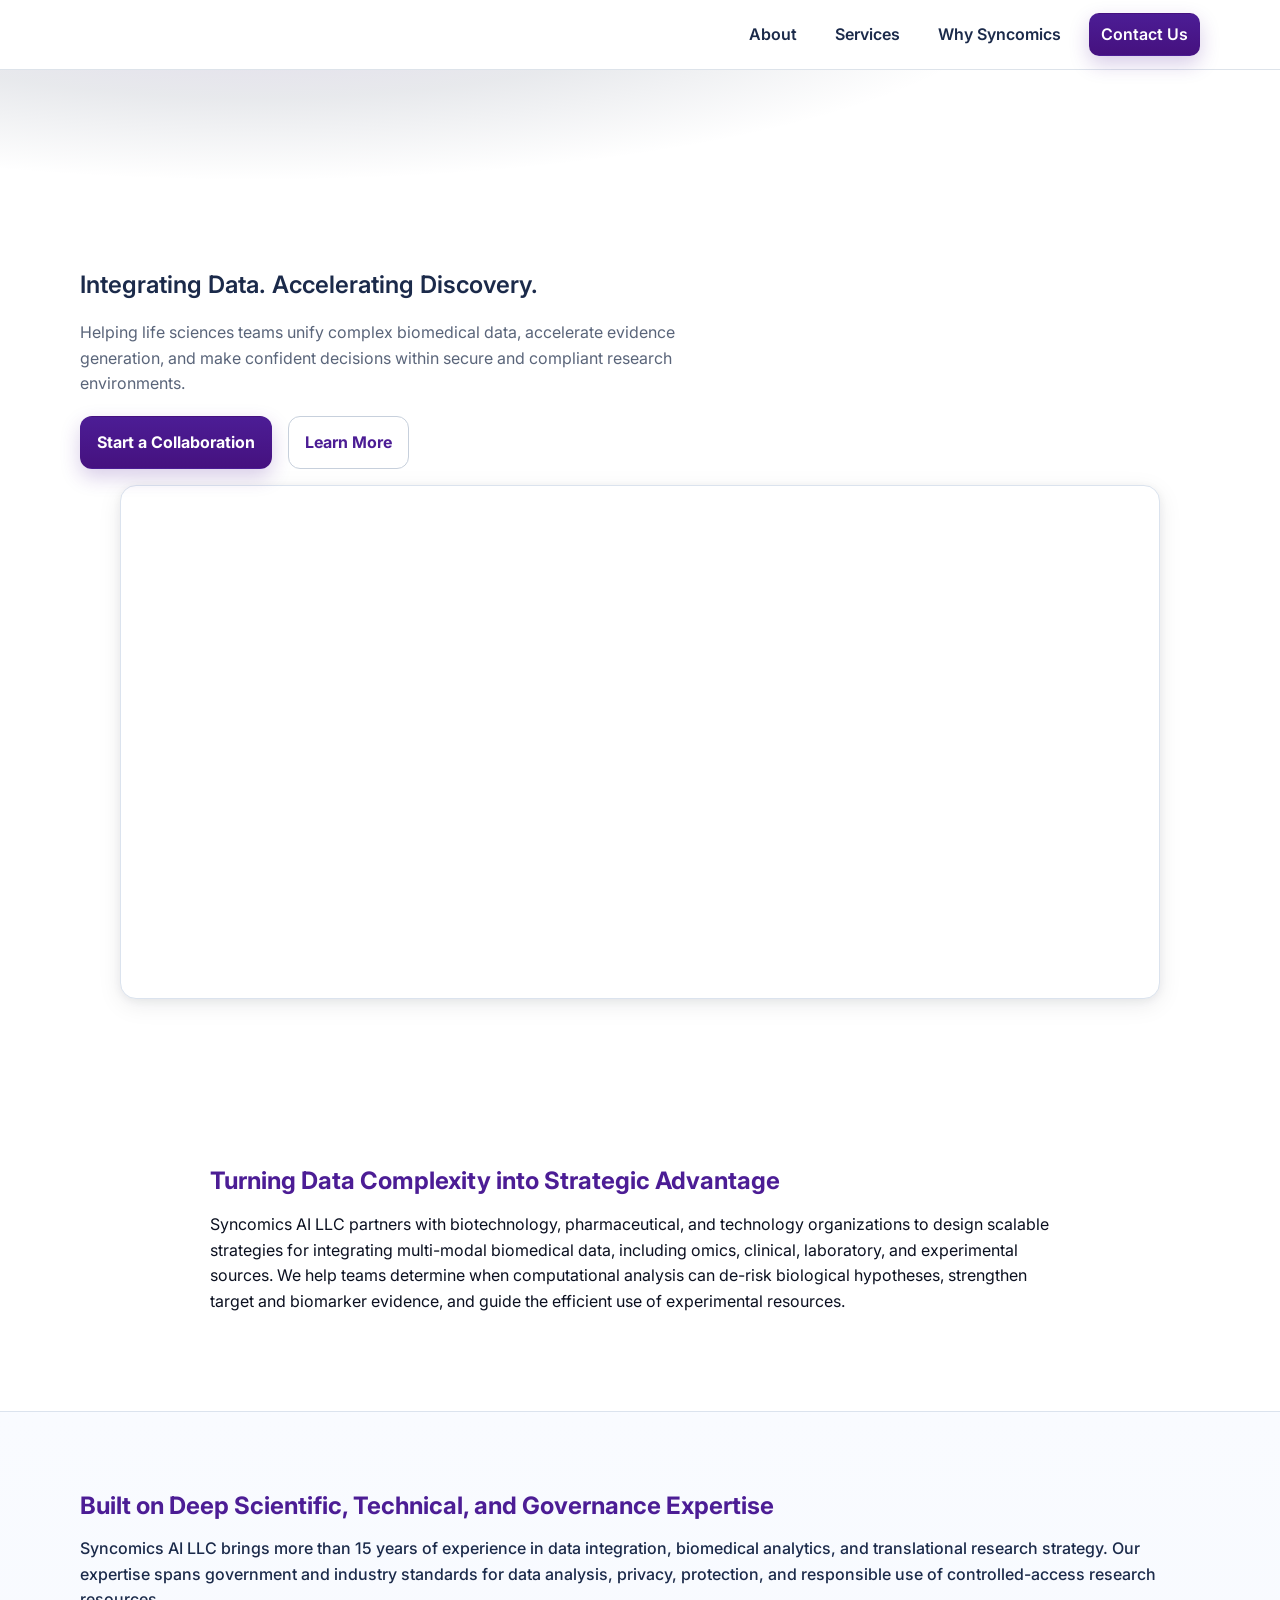
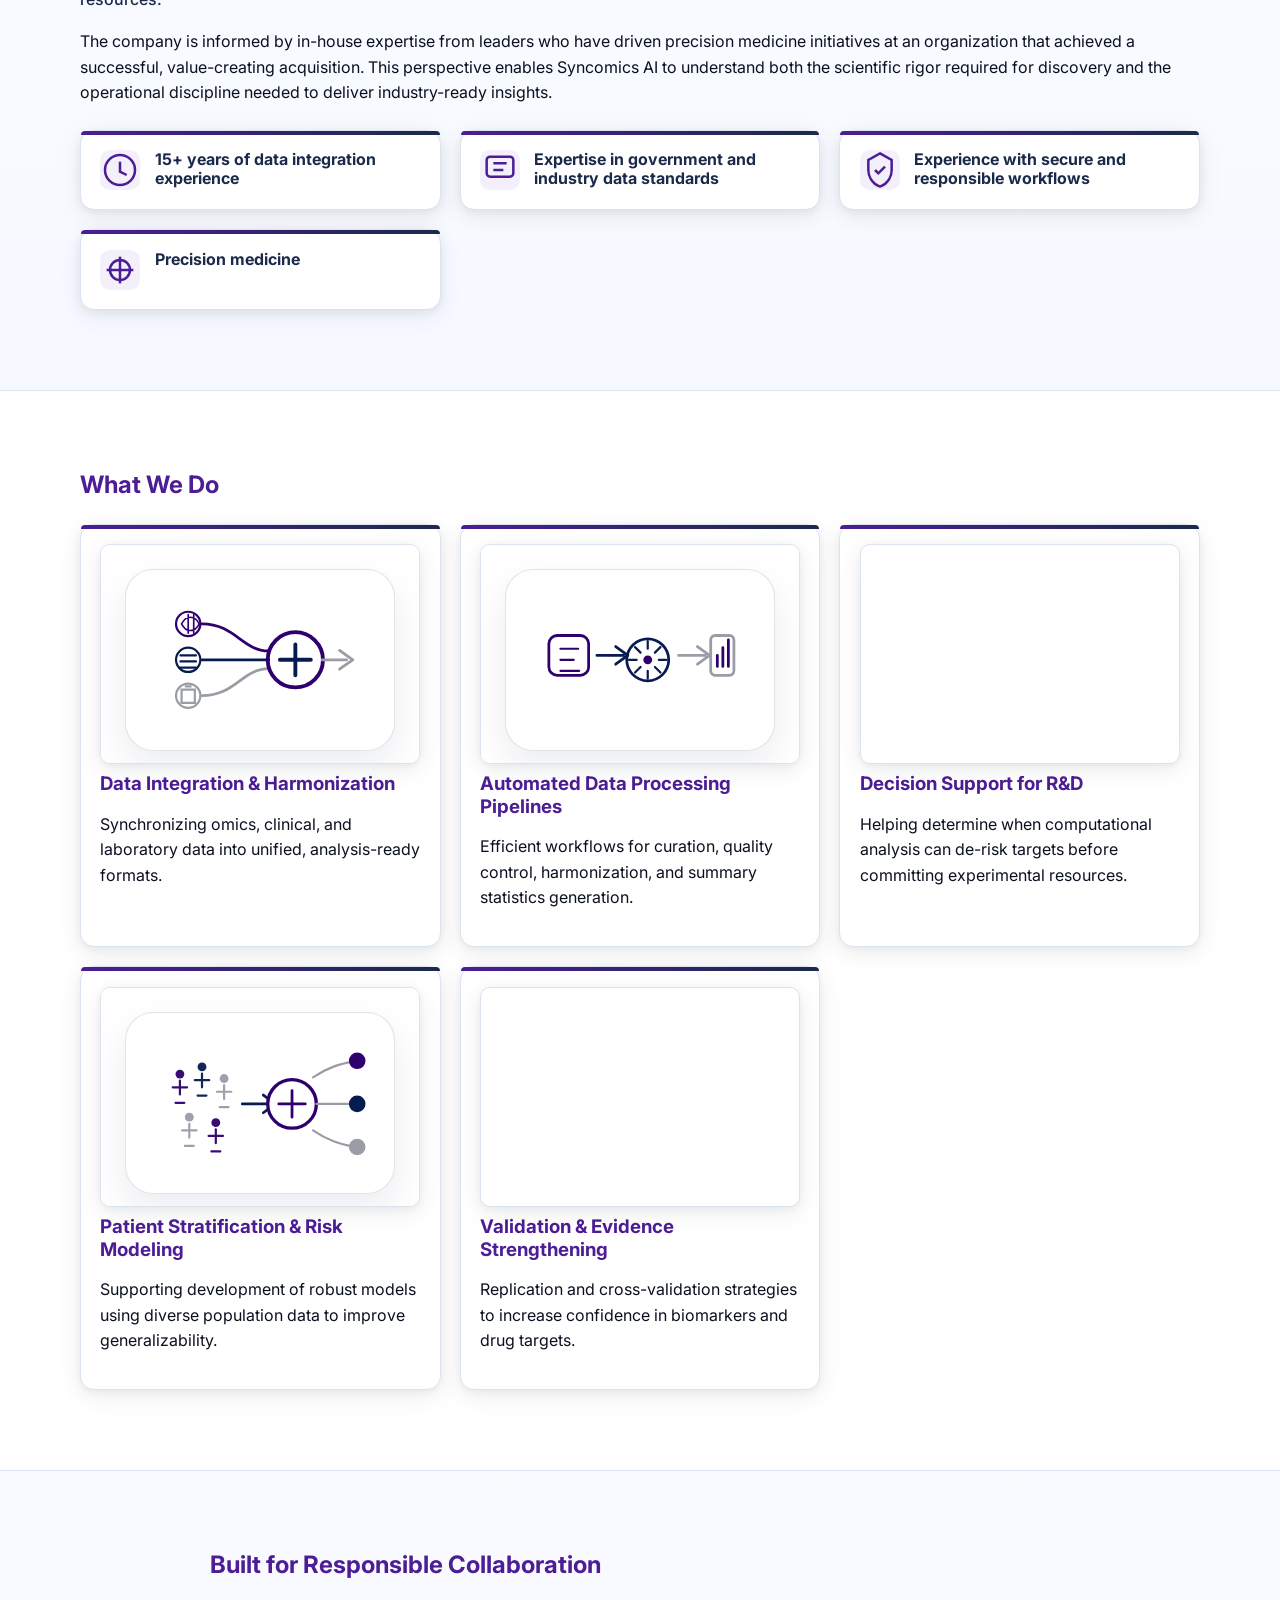
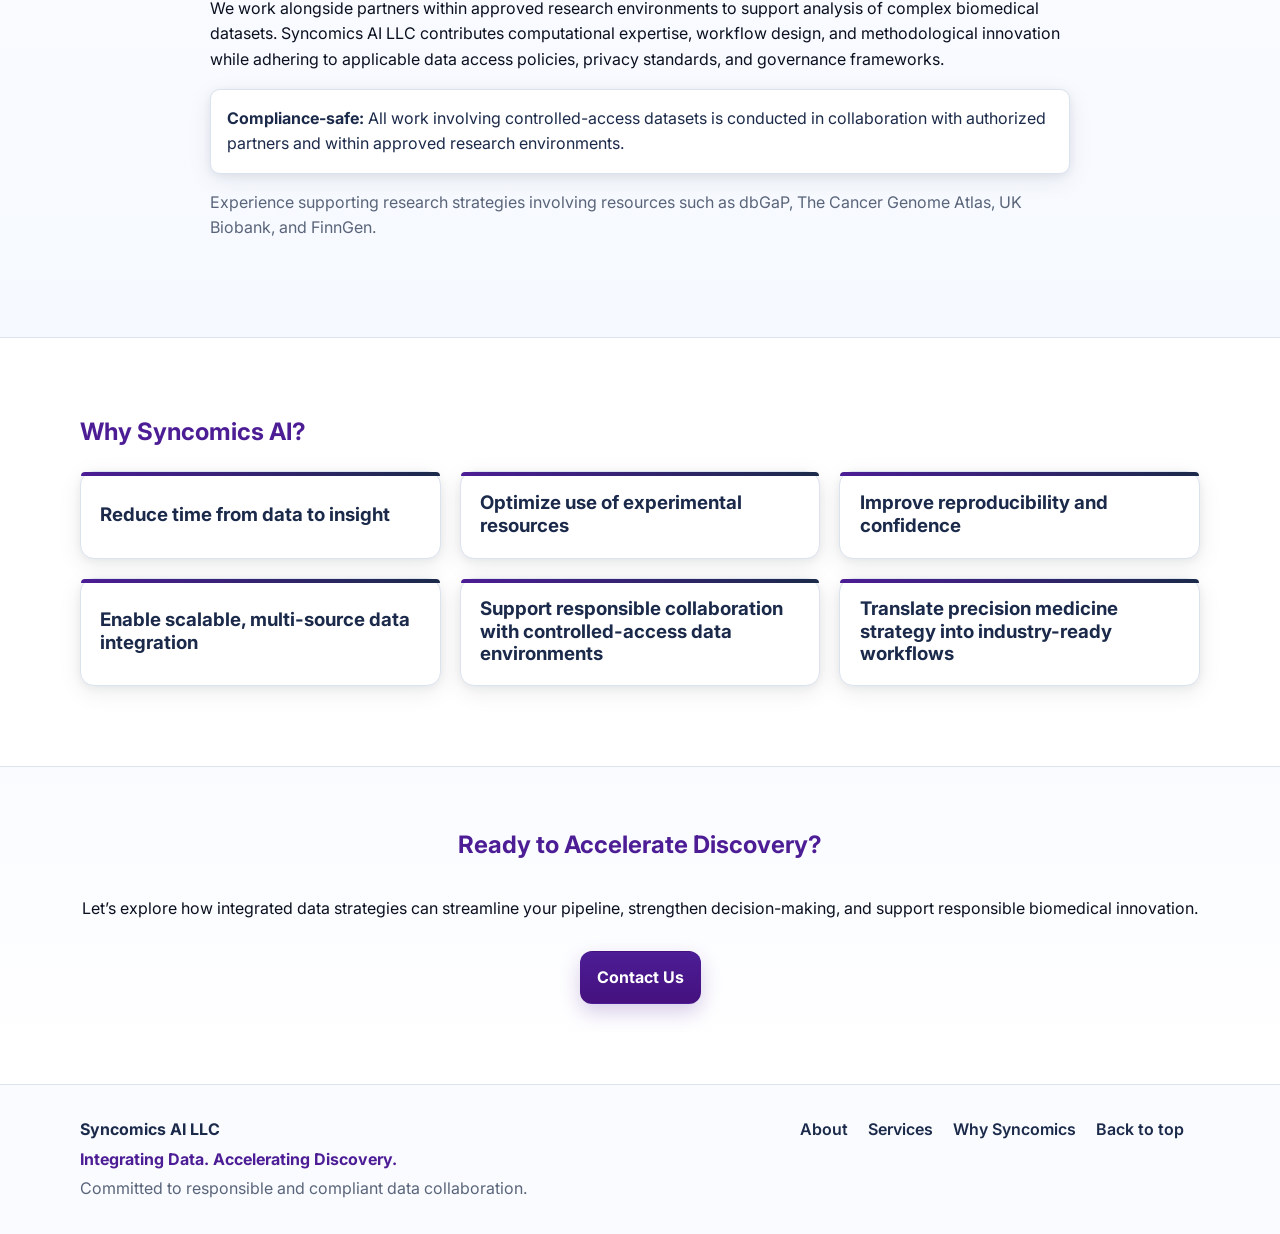
==== index.html @ a5cb4aab "Add initial HTML structure and CSS styles for Syncomics AI LLC website - Created index.html with sec" ====
<!doctype html>
<html lang="en">
<head>
  <meta charset="utf-8" />
  <meta name="viewport" content="width=device-width, initial-scale=1" />
  <title>Syncomics AI LLC — Integrating Data. Accelerating Discovery.</title>
  <meta name="description" content="Syncomics AI LLC helps life sciences teams unify complex biomedical data, accelerate evidence generation, and make confident decisions within secure and compliant research environments." />
  <link rel="preconnect" href="https://fonts.googleapis.com">
  <link rel="preconnect" href="https://fonts.gstatic.com" crossorigin>
  <link href="https://fonts.googleapis.com/css2?family=Inter:wght@300;400;500;600;700&display=swap" rel="stylesheet">
  <link rel="stylesheet" href="styles.css" />
  <link rel="icon" href="assets/brand-logo.png" type="image/png" />
  <link rel="icon" href="assets/logo.svg" type="image/svg+xml" />
</head>
<body>
  <header class="site-header" aria-label="Site header">
    <div class="container header-inner">
      <a class="brand" href="#hero" aria-label="Syncomics AI LLC home">
        <span class="brand-embed">
          <object class="logo-embed header" type="text/html" data="file:///C:/Users/cdm46/OneDrive/Documents/Syncomics_website/assets/syncomics_logo_cropped_embed.html" aria-label="Company logo"></object>
        </span>
      </a>
      <nav class="site-nav" aria-label="Primary">
        <a href="#about">About</a>
        <a href="#services">Services</a>
        <a href="#why">Why Syncomics</a>
        <a class="btn btn-primary btn-sm" href="mailto:candace.middlebrooks@syncomics.com" aria-label="Contact Syncomics AI via email">Contact Us</a>
      </nav>
    </div>
  </header>

  <main id="main-content">
    <!-- Hero -->
    <section id="hero" class="section hero" aria-labelledby="hero-heading">
      <div class="container hero-inner">
        <div class="hero-copy">
          <h1 id="hero-heading" class="display logo-heading">
            <object class="logo-embed hero" type="text/html" data="file:///C:/Users/cdm46/OneDrive/Documents/Syncomics_website/assets/syncomics_logo_no_whitespace_embed.html" aria-label="Company logo"></object>
          </h1>
          <p class="tagline">Integrating Data. Accelerating Discovery.</p>
          <p class="subheading">Helping life sciences teams unify complex biomedical data, accelerate evidence generation, and make confident decisions within secure and compliant research environments.</p>
          <div class="cta-group">
            <a class="btn btn-primary" href="mailto:candace.middlebrooks@syncomics.com" aria-label="Start a collaboration via email">Start a Collaboration</a>
            <a class="btn btn-ghost" href="#about">Learn More</a>
          </div>
          <figure class="media-frame hero-figure" aria-label="omics integration and unified insight">
            <object class="integration-object" type="text/html" data="file:///C:/Users/cdm46/OneDrive/Documents/Syncomics_website/assets/syncomics_omics_integration_no_whitespace_embed.html" aria-label="Omics integration visual"></object>
          </figure>
        </div>
      </div>
      <div class="hero-glow" aria-hidden="true"></div>
    </section>

    <!-- About / Value -->
    <section id="about" class="section section-padded" aria-labelledby="about-heading">
      <div class="container narrow">
        <h2 id="about-heading">Turning Data Complexity into Strategic Advantage</h2>
        <p>
          Syncomics AI LLC partners with biotechnology, pharmaceutical, and technology organizations to design scalable strategies for integrating multi-modal biomedical data, including omics, clinical, laboratory, and experimental sources. We help teams determine when computational analysis can de-risk biological hypotheses, strengthen target and biomarker evidence, and guide the efficient use of experimental resources.
        </p>
      </div>
    </section>


    <!-- Expertise -->
    <section id="expertise" class="section section-muted" aria-labelledby="expertise-heading">
      <div class="container">
        <h2 id="expertise-heading">Built on Deep Scientific, Technical, and Governance Expertise</h2>
        <p class="lead">
          Syncomics AI LLC brings more than 15 years of experience in data integration, biomedical analytics, and translational research strategy. Our expertise spans government and industry standards for data analysis, privacy, protection, and responsible use of controlled-access research resources.
        </p>
        <p>
          The company is informed by in-house expertise from leaders who have driven precision medicine initiatives at an organization that achieved a successful, value-creating acquisition. This perspective enables Syncomics AI to understand both the scientific rigor required for discovery and the operational discipline needed to deliver industry-ready insights.
        </p>
        <div class="card-grid features">
          <article class="card feature">
            <div class="icon" aria-hidden="true"><!-- clock/network icon -->
              <svg viewBox="0 0 24 24" fill="none" stroke="currentColor" stroke-width="1.5" aria-hidden="true"><circle cx="12" cy="12" r="9"/><path d="M12 7v6l4 2"/></svg>
            </div>
            <h3>15+ years of data integration experience</h3>
          </article>
          <article class="card feature">
            <div class="icon" aria-hidden="true">
              <svg viewBox="0 0 24 24" fill="none" stroke="currentColor" stroke-width="1.5" aria-hidden="true"><rect x="4" y="4" width="16" height="12" rx="2"/><path d="M8 8h8M8 12h6"/></svg>
            </div>
            <h3>Expertise in government and industry data standards</h3>
          </article>
          <article class="card feature">
            <div class="icon" aria-hidden="true">
              <svg viewBox="0 0 24 24" fill="none" stroke="currentColor" stroke-width="1.5" aria-hidden="true"><path d="M12 2l7 4v6c0 5-3.5 9-7 10-3.5-1-7-5-7-10V6l7-4z"/><path d="M9 12l2 2 4-4"/></svg>
            </div>
            <h3>Experience with secure and responsible workflows</h3>
          </article>
          <article class="card feature">
            <div class="icon" aria-hidden="true">
              <svg viewBox="0 0 24 24" fill="none" stroke="currentColor" stroke-width="1.5" aria-hidden="true"><path d="M4 12h16"/><path d="M12 4v16"/><circle cx="12" cy="12" r="6"/></svg>
            </div>
            <h3>Precision medicine</h3>
          </article>
        </div>
      </div>
    </section>

    <!-- Services -->
    <section id="services" class="section section-padded" aria-labelledby="services-heading">
      <div class="container">
        <h2 id="services-heading">What We Do</h2>
        <div class="card-grid services">
          <article class="card service">
            <object class="service-embed" type="text/html" data="assets/01_data_integration_harmonization.html" aria-label="Network nodes combining into unified dataset"></object>
            <h3>Data Integration &amp; Harmonization</h3>
            <p>Synchronizing omics, clinical, and laboratory data into unified, analysis-ready formats.</p>
          </article>
          <article class="card service">
            <object class="service-embed" type="text/html" data="assets/02_automated_processing_pipelines.html" aria-label="Automated pipeline blocks connected by flows"></object>
            <h3>Automated Data Processing Pipelines</h3>
            <p>Efficient workflows for curation, quality control, harmonization, and summary statistics generation.</p>
          </article>
          <article class="card service">
            <object class="service-embed" type="text/html" data="file:///C:/Users/cdm46/OneDrive/Documents/Syncomics_website/assets/syncomics_derisk_targets_embed.html" aria-label="Decision tree linking analyses to outcomes"></object>
            <h3>Decision Support for R&amp;D</h3>
            <p>Helping determine when computational analysis can de-risk targets before committing experimental resources.</p>
          </article>
          <article class="card service">
            <object class="service-embed" type="text/html" data="assets/04_patient_stratification_risk_modeling.html" aria-label="Cohorts segmented into clusters"></object>
            <h3>Patient Stratification &amp; Risk Modeling</h3>
            <p>Supporting development of robust models using diverse population data to improve generalizability.</p>
          </article>
          <article class="card service">
            <object class="service-embed" type="text/html" data="file:///C:/Users/cdm46/OneDrive/Documents/Syncomics_website/assets/syncomics_validation_evidence_embed.html" aria-label="Validation checkmark over chart"></object>
            <h3>Validation &amp; Evidence Strengthening</h3>
            <p>Replication and cross-validation strategies to increase confidence in biomarkers and drug targets.</p>
          </article>
        </div>
      </div>
    </section>

    <!-- Responsible Collaboration -->
    <section id="collaboration" class="section section-muted" aria-labelledby="collab-heading">
      <div class="container narrow">
        <h2 id="collab-heading">Built for Responsible Collaboration</h2>
        <p>
          We work alongside partners within approved research environments to support analysis of complex biomedical datasets. Syncomics AI LLC contributes computational expertise, workflow design, and methodological innovation while adhering to applicable data access policies, privacy standards, and governance frameworks.
        </p>
        <aside class="note" role="note" aria-label="Compliance note">
          <strong>Compliance-safe:</strong> All work involving controlled-access datasets is conducted in collaboration with authorized partners and within approved research environments.
        </aside>
        <p class="muted">Experience supporting research strategies involving resources such as dbGaP, The Cancer Genome Atlas, UK Biobank, and FinnGen.</p>
      </div>
    </section>

    <!-- Why Syncomics -->
    <section id="why" class="section section-padded" aria-labelledby="why-heading">
      <div class="container">
        <h2 id="why-heading">Why Syncomics AI?</h2>
        <div class="card-grid why">
          <article class="card point"><h3>Reduce time from data to insight</h3></article>
          <article class="card point"><h3>Optimize use of experimental resources</h3></article>
          <article class="card point"><h3>Improve reproducibility and confidence</h3></article>
          <article class="card point"><h3>Enable scalable, multi-source data integration</h3></article>
          <article class="card point"><h3>Support responsible collaboration with controlled-access data environments</h3></article>
          <article class="card point"><h3>Translate precision medicine strategy into industry-ready workflows</h3></article>
        </div>
      </div>
    </section>

    <!-- Final CTA -->
    <section id="cta" class="section cta" aria-labelledby="cta-heading">
      <div class="container cta-inner">
        <h2 id="cta-heading">Ready to Accelerate Discovery?</h2>
        <p>Let’s explore how integrated data strategies can streamline your pipeline, strengthen decision-making, and support responsible biomedical innovation.</p>
        <a class="btn btn-primary" href="mailto:candace.middlebrooks@syncomics.com" aria-label="Contact Syncomics AI via email">Contact Us</a>
      </div>
    </section>
  </main>

  <footer class="site-footer" aria-label="Footer">
    <div class="container footer-inner">
      <div class="footer-brand">
        <strong>Syncomics AI LLC</strong>
        <span class="footline">Integrating Data. Accelerating Discovery.</span>
        <span class="footnote">Committed to responsible and compliant data collaboration.</span>
      </div>
      <div class="footer-nav">
        <a href="#about">About</a>
        <a href="#services">Services</a>
        <a href="#why">Why Syncomics</a>
        <a href="#hero">Back to top</a>
      </div>
    </div>
  </footer>

  <script>
    // Enhance reduced-motion preference by disabling smooth scroll if requested
    (function(){
      const prefersReduced = window.matchMedia('(prefers-reduced-motion: reduce)');
      if (prefersReduced.matches) {
        document.documentElement.style.scrollBehavior = 'auto';
      }
    })();

    // Using only embedded logo iframes; no fallbacks to toggle
    // Detect when the omics integration object loads and hide the image fallback
    (function(){
      const obj = document.querySelector('.integration-object');
      if(!obj) return;
      try{ obj.addEventListener('load', function(){
        try{
          const doc = obj.contentDocument || obj.contentWindow?.document;
          const h = doc?.body?.scrollHeight || 0;
          if(h > 40){ document.documentElement.classList.add('integration-object-loaded'); }
        }catch(e){}
      }, { once:true }); }catch(e){}
    })();
  </script>
</body>
</html>
---- styles.css ----
/* Syncomics AI LLC — Minimalist biotech + AI aesthetic */
:root{
  --bg: #ffffff;
  --text: #0b1020;
  --muted: #5a657a;
  --purple-900: #3a0f6e; /* deep */
  --purple-800: #45117f;
  --purple-700: #4c1d95; /* main headings */
  --navy-800: #142239;
  --navy-700: #1b2a4a; /* accent */
  --silver-200: #e8edf3;
  --silver-300: #dbe3ee;
  --silver-400: #c7d0dc; /* borders */
  --card-bg: #ffffff;
  --shadow: 0 6px 24px rgba(17, 23, 39, 0.08), 0 2px 8px rgba(17, 23, 39, 0.06);
  --radius: 14px;
}

*{ box-sizing: border-box; }

html{ scroll-behavior: smooth; }

body{
  margin: 0;
  font-family: 'Inter', system-ui, -apple-system, Segoe UI, Roboto, Helvetica, Arial, 'Apple Color Emoji','Segoe UI Emoji';
  background: var(--bg);
  color: var(--text);
  line-height: 1.6;
  -webkit-font-smoothing: antialiased;
  -moz-osx-font-smoothing: grayscale;
}

.container{
  width: min(1120px, 92%);
  margin: 0 auto;
}

.narrow{ width: min(860px, 92%); }

h1,h2,h3{ color: var(--purple-700); line-height: 1.2; margin: 0 0 .5rem 0; }
.display{ font-size: clamp(2.2rem, 4.5vw + 1rem, 4rem); font-weight: 800; letter-spacing: -0.02em; }
.tagline{ font-size: clamp(1.15rem, 1.6vw + .6rem, 1.5rem); color: var(--navy-700); font-weight: 600; margin: .4rem 0 .8rem; }
.subheading{ color: var(--muted); max-width: 62ch; }
.lead{ color: var(--navy-700); font-weight: 500; }
.muted{ color: var(--muted); }

.section{ position: relative; }
.section-padded{ padding: 5rem 0; }
.section-muted{ padding: 5rem 0; background: linear-gradient(180deg, #f9fbff 0%, #f6f9ff 100%); border-top: 1px solid var(--silver-300); border-bottom: 1px solid var(--silver-300); }

/* Header */
.site-header{ position: sticky; top: 0; z-index: 50; background: rgba(255,255,255,0.86); backdrop-filter: saturate(180%) blur(10px); border-bottom: 1px solid rgba(199, 208, 220, 0.6); }
.header-inner{ display: flex; align-items: center; justify-content: space-between; padding: .8rem 0; }
.brand{ display: inline-flex; align-items: center; gap: .6rem; text-decoration: none; }
.brand-logo{ display:block; height: 42px; width: auto; }
.brand-embed{ position: relative; display: inline-flex; align-items: center; }
.logo-embed{ display:block; border:0; background: transparent; }
.logo-embed.header{ height: 42px; width: auto; aspect-ratio: auto; }
.logo-embed.hero{ width: auto; max-width: min(100%, 780px); height: clamp(110px, 10vw + 70px, 170px); border: 0; display: block; margin: 0; box-sizing: border-box; }
/* Hide fallback images only when the corresponding embed is confirmed loaded */
.header-embed-loaded .brand-logo{ display:none; }
.hero-embed-loaded .logo-heading .logo-img{ display:none; }
.logo-embed.hidden{ display:none !important; }
.site-nav{ display: flex; align-items: center; gap: 1rem; }
.site-nav a{ color: var(--navy-700); text-decoration: none; font-weight: 600; padding: .5rem .7rem; border-radius: 10px; }
.site-nav a:hover{ color: var(--purple-700); background: #f1f4fb; }
/* Ensure header CTA text stays white */
.site-nav .btn-primary, .site-nav .btn-primary:hover, .site-nav .btn-primary:focus{ color: #ffffff; background: linear-gradient(180deg, var(--purple-700), var(--purple-800)); }

/* Hero */
.hero{ padding: 1.6rem 0 4.5rem; overflow: hidden; }
.hero-inner{ display: grid; grid-template-columns: 1fr; gap: 1rem; align-items: start; }
.hero-copy .cta-group{ display: flex; gap: 1rem; margin-top: 1.2rem; flex-wrap: wrap; }
.hero-visual{ display:none; }
.hero-svg{ display:none; }
.hero-glow{ position: absolute; inset: -20% -10% auto -10%; height: 460px; background: radial-gradient(70% 60% at 25% 25%, rgba(76,29,149,.18), rgba(27,42,74,.10) 42%, rgba(255,255,255,0) 72%); pointer-events: none; }

/* Cards & grids */
.card-grid{ display: grid; gap: 1.2rem; grid-template-columns: repeat(3, 1fr); margin-top: 1.5rem; }
.card{ background: var(--card-bg); border: 1px solid var(--silver-300); border-radius: var(--radius); box-shadow: var(--shadow); padding: 1.2rem 1.2rem; position: relative; }
.card::before{ content: ""; position: absolute; inset: 0 0 auto 0; height: 4px; background: linear-gradient(90deg, var(--purple-700), var(--navy-700)); border-top-left-radius: var(--radius); border-top-right-radius: var(--radius); }
.features .feature{ display: grid; grid-template-columns: 40px 1fr; align-items: start; gap: .9rem; }
.features .icon{ width: 40px; height: 40px; color: var(--purple-700); background: #f3f0fb; border-radius: 10px; display: grid; place-items: center; }
.features h3{ margin: 0; font-size: 1rem; color: var(--navy-700); }
.services{ grid-template-columns: repeat(3, 1fr); }
.service h3{ margin-bottom: .4rem; }
.service-visual{ width: 100%; height: auto; display: block; border-radius: 10px; border: 1px solid var(--silver-300); margin-bottom: .6rem; box-shadow: var(--shadow); background: #fff; }

/* Hero logo sized to match heading text */
.logo-heading{ line-height: 1.05; margin: 0 0 0.000005in 0; }
.logo-heading .logo-img{ width: min(100%, 520px); height: auto; display: block; }
.tagline{ margin-top: 0; }
.hero-figure{ margin-top: 1rem; }
/* Embedded omics integration visual */
.integration-object{ display:block; width:100%; height: clamp(320px, 40vw, 520px); border:0; background: transparent; overflow: hidden; }
/* No iframe embed for integration image after revert */
.point{ display: flex; align-items: center; min-height: 88px; }
.point h3{ margin: 0; color: var(--navy-700); font-weight: 700; }

/* Buttons */
.btn{ display: inline-flex; align-items: center; justify-content: center; gap: .5rem; text-decoration: none; font-weight: 700; border-radius: 12px; padding: .8rem 1rem; transition: transform .06s ease, background .2s ease, color .2s ease, box-shadow .2s ease; border: 1px solid transparent; }
.btn-sm{ padding: .5rem .75rem; font-weight: 700; }
.btn-primary{ background: linear-gradient(180deg, var(--purple-700), var(--purple-800)); color: #fff; box-shadow: 0 8px 20px rgba(76,29,149,.22); }
.btn-primary:hover{ transform: translateY(-1px); box-shadow: 0 12px 26px rgba(76,29,149,.3); }
.btn-ghost{ background: #ffffff; color: var(--purple-700); border-color: var(--silver-400); }
.btn-ghost:hover{ background: #f7f9ff; color: var(--purple-800); border-color: var(--purple-700); }

/* CTA */
.cta{ background: linear-gradient(180deg, #f9fbff 0%, #ffffff 100%); padding: 4rem 0 5rem; border-top: 1px solid var(--silver-300); }
.cta-inner{ display: grid; place-items: center; text-align: center; gap: .8rem; }

/* Media frame for overview figure */
.media-frame{ border: 1px solid var(--silver-300); border-radius: 16px; overflow: hidden; box-shadow: var(--shadow); background: #fff; }
.media-frame img{ display: block; width: 100%; height: auto; }

/* Note */
.note{ background: #ffffff; border-left: 4px solid var(--purple-700); border-radius: 10px; padding: 1rem 1rem; box-shadow: var(--shadow); border: 1px solid var(--silver-300); margin: 1rem 0; color: var(--navy-700); }

/* Footer */
.site-footer{ border-top: 1px solid var(--silver-300); background: #f9fbff; padding: 2rem 0; }
.footer-inner{ display: flex; align-items: flex-start; justify-content: space-between; gap: 1rem; flex-wrap: wrap; }
.footer-brand{ display: grid; gap: .25rem; color: var(--navy-700); }
.footline{ color: var(--purple-700); font-weight: 700; }
.footnote{ color: var(--muted); }
.footer-nav a{ color: var(--navy-700); text-decoration: none; font-weight: 600; margin-right: 1rem; }
.footer-nav a:hover{ color: var(--purple-700); }

/* Accessibility helpers */
@media (prefers-reduced-motion: reduce){
  *{ transition: none !important; animation: none !important; }
}

/* Responsive */
@media (max-width: 1000px){
  .hero-inner{ grid-template-columns: 1fr; }
  .hero-visual{ order: -1; min-height: 260px; }
  .card-grid{ grid-template-columns: repeat(2, 1fr); }
  .services{ grid-template-columns: repeat(2, 1fr); }
}

  .service-embed{ display:block; width: 100%; height: 220px; border: 1px solid var(--silver-300); border-radius: 10px; box-shadow: var(--shadow); background: #fff; margin-bottom: .6rem; }
  .service-embed{ will-change: transform; animation: svc-float 9s ease-in-out infinite alternate; transform-origin: center; }
  .service-embed:hover{ animation-duration: 6s; }
  @keyframes svc-float{ 0%{ transform: translateY(0) } 100%{ transform: translateY(-6px) } }
  @media (prefers-reduced-motion: reduce){ .service-embed{ animation: none } }
@media (max-width: 640px){
  .site-nav a:not(.btn){ display: none; }
  .card-grid{ grid-template-columns: 1fr; }
  .services{ grid-template-columns: 1fr; }
  .section-padded, .section-muted{ padding: 3.5rem 0; }
}
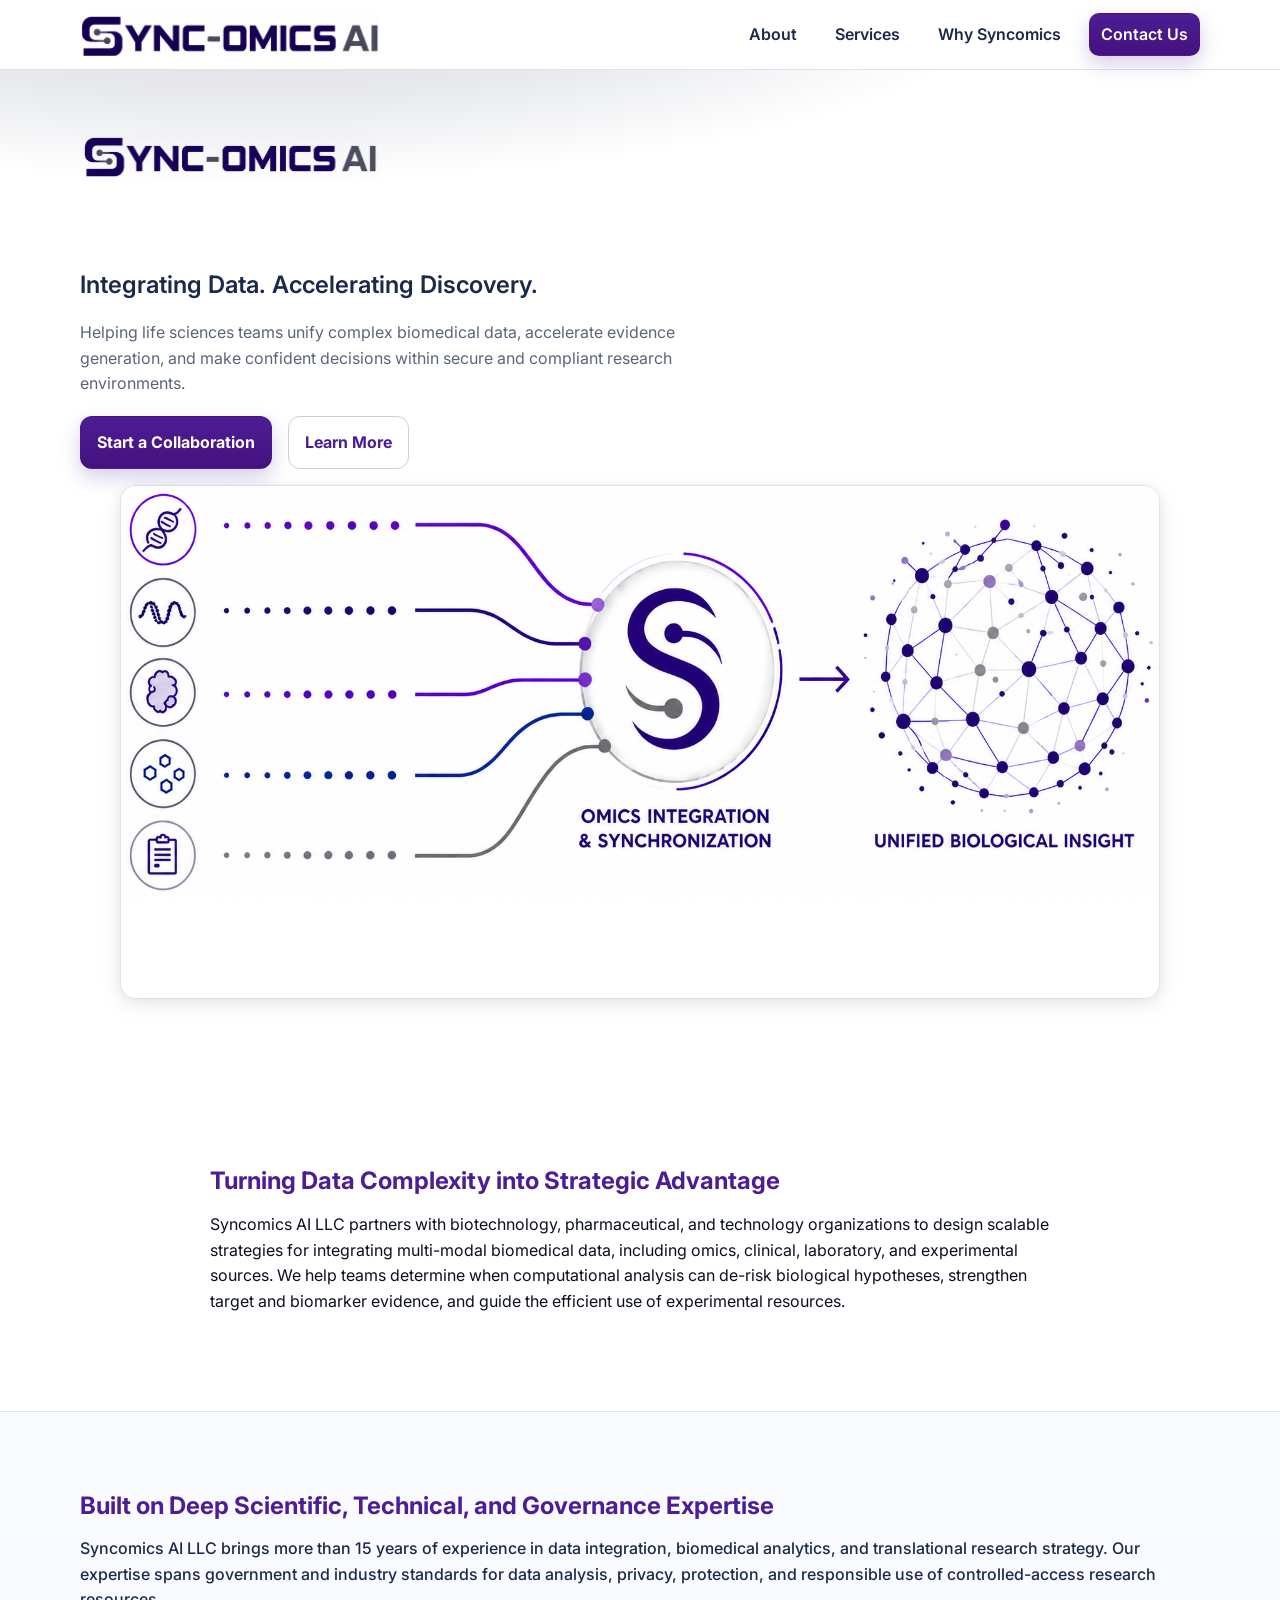
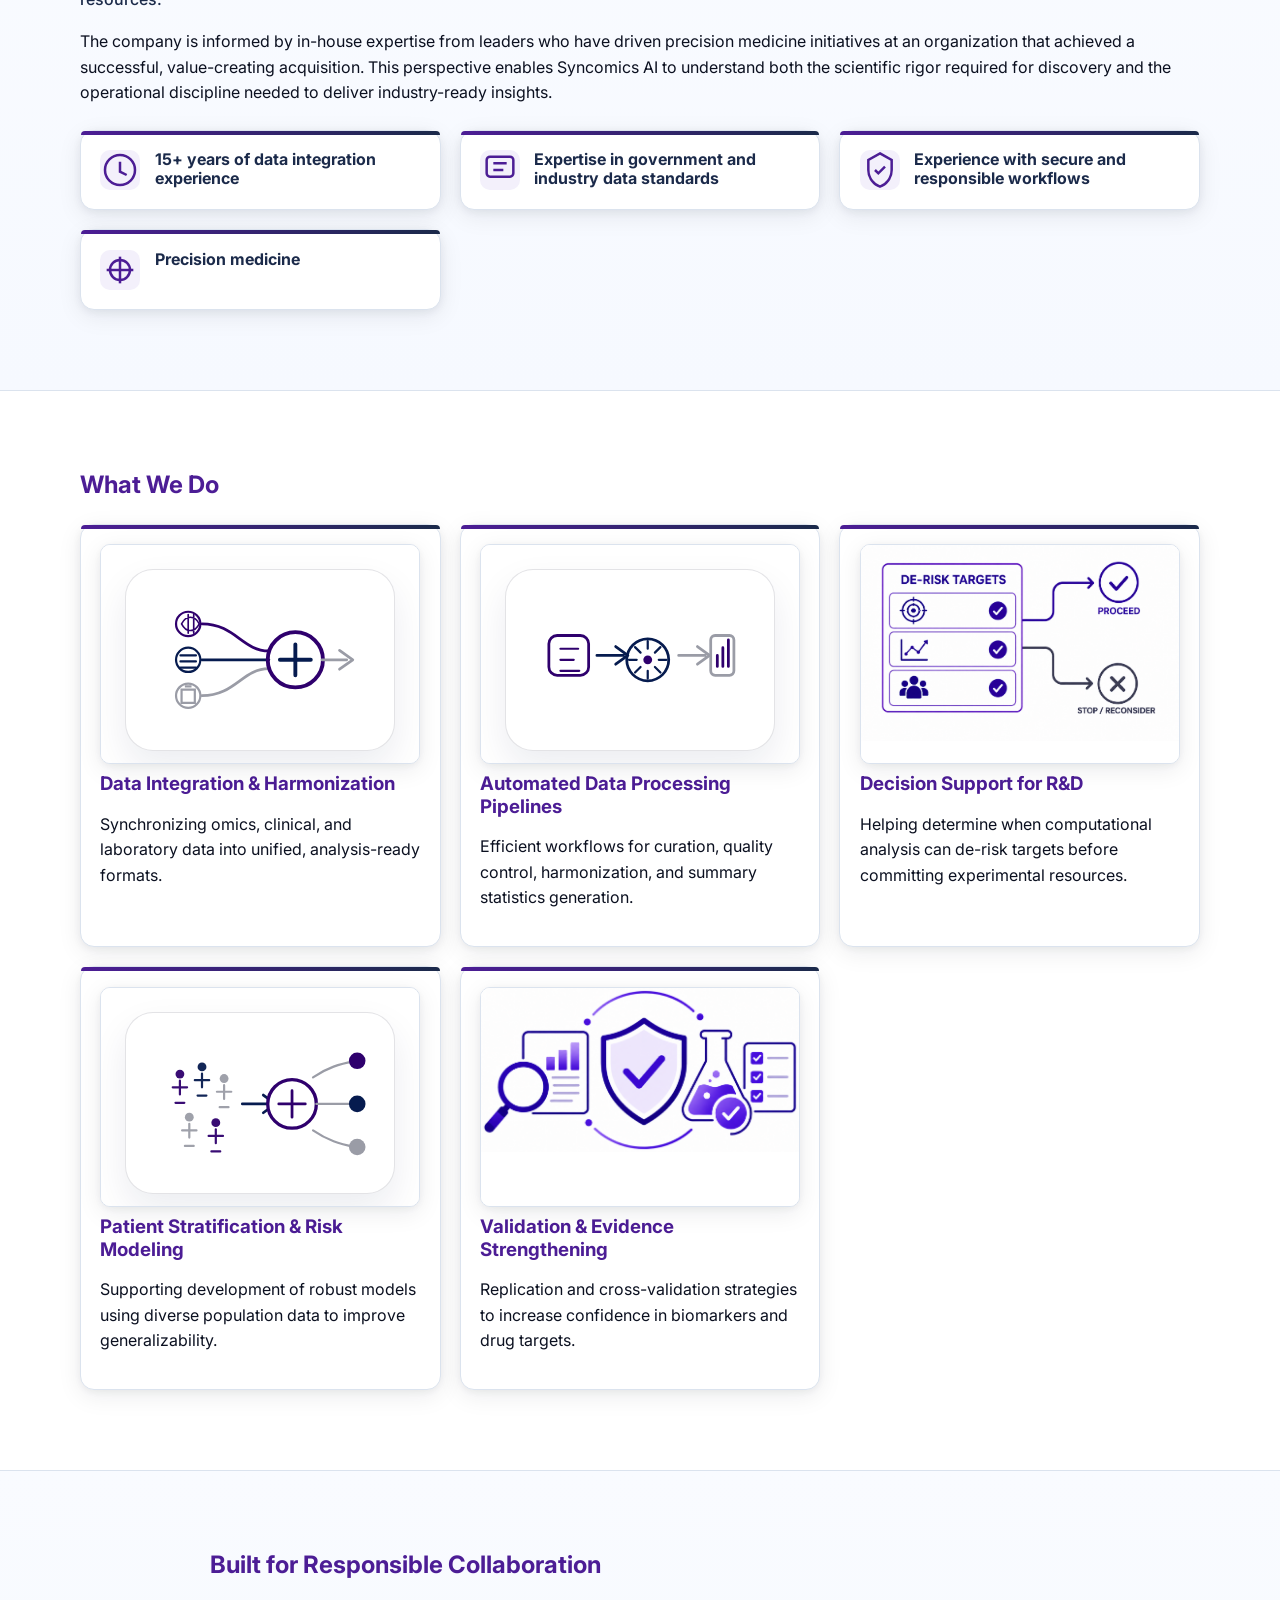
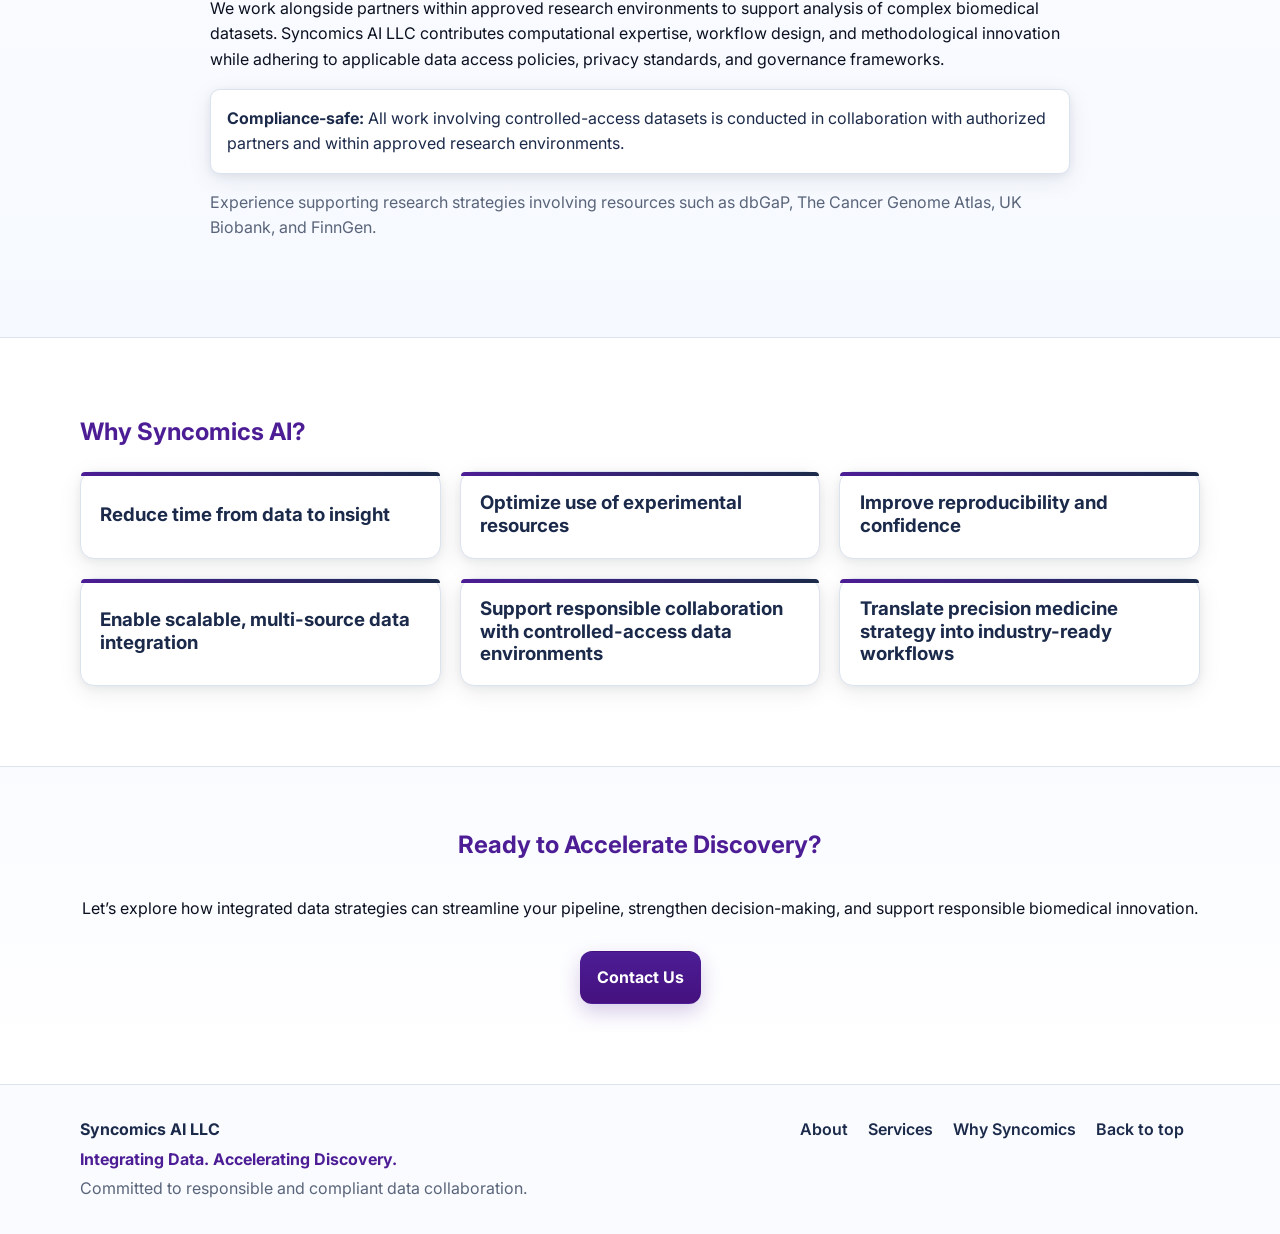
==== commit 5bf390fe: "Update asset paths in index.html to relative URLs" ====
--- a/index.html
+++ b/index.html
@@ -17,7 +17,7 @@
     <div class="container header-inner">
       <a class="brand" href="#hero" aria-label="Syncomics AI LLC home">
         <span class="brand-embed">
-          <object class="logo-embed header" type="text/html" data="file:///C:/Users/cdm46/OneDrive/Documents/Syncomics_website/assets/syncomics_logo_cropped_embed.html" aria-label="Company logo"></object>
+          <object class="logo-embed header" type="text/html" data="assets/syncomics_logo_cropped_embed.html" aria-label="Company logo"></object>
         </span>
       </a>
       <nav class="site-nav" aria-label="Primary">
@@ -35,7 +35,7 @@
       <div class="container hero-inner">
         <div class="hero-copy">
           <h1 id="hero-heading" class="display logo-heading">
-            <object class="logo-embed hero" type="text/html" data="file:///C:/Users/cdm46/OneDrive/Documents/Syncomics_website/assets/syncomics_logo_no_whitespace_embed.html" aria-label="Company logo"></object>
+            <object class="logo-embed hero" type="text/html" data="assets/syncomics_logo_no_whitespace_embed.html" aria-label="Company logo"></object>
           </h1>
           <p class="tagline">Integrating Data. Accelerating Discovery.</p>
           <p class="subheading">Helping life sciences teams unify complex biomedical data, accelerate evidence generation, and make confident decisions within secure and compliant research environments.</p>
@@ -44,7 +44,7 @@
             <a class="btn btn-ghost" href="#about">Learn More</a>
           </div>
           <figure class="media-frame hero-figure" aria-label="omics integration and unified insight">
-            <object class="integration-object" type="text/html" data="file:///C:/Users/cdm46/OneDrive/Documents/Syncomics_website/assets/syncomics_omics_integration_no_whitespace_embed.html" aria-label="Omics integration visual"></object>
+            <object class="integration-object" type="text/html" data="assets/syncomics_omics_integration_no_whitespace_embed.html" aria-label="Omics integration visual"></object>
           </figure>
         </div>
       </div>
@@ -117,7 +117,7 @@
             <p>Efficient workflows for curation, quality control, harmonization, and summary statistics generation.</p>
           </article>
           <article class="card service">
-            <object class="service-embed" type="text/html" data="file:///C:/Users/cdm46/OneDrive/Documents/Syncomics_website/assets/syncomics_derisk_targets_embed.html" aria-label="Decision tree linking analyses to outcomes"></object>
+            <object class="service-embed" type="text/html" data="assets/syncomics_derisk_targets_embed.html" aria-label="Decision tree linking analyses to outcomes"></object>
             <h3>Decision Support for R&amp;D</h3>
             <p>Helping determine when computational analysis can de-risk targets before committing experimental resources.</p>
           </article>
@@ -127,7 +127,7 @@
             <p>Supporting development of robust models using diverse population data to improve generalizability.</p>
           </article>
           <article class="card service">
-            <object class="service-embed" type="text/html" data="file:///C:/Users/cdm46/OneDrive/Documents/Syncomics_website/assets/syncomics_validation_evidence_embed.html" aria-label="Validation checkmark over chart"></object>
+            <object class="service-embed" type="text/html" data="assets/syncomics_validation_evidence_embed.html" aria-label="Validation checkmark over chart"></object>
             <h3>Validation &amp; Evidence Strengthening</h3>
             <p>Replication and cross-validation strategies to increase confidence in biomarkers and drug targets.</p>
           </article>
